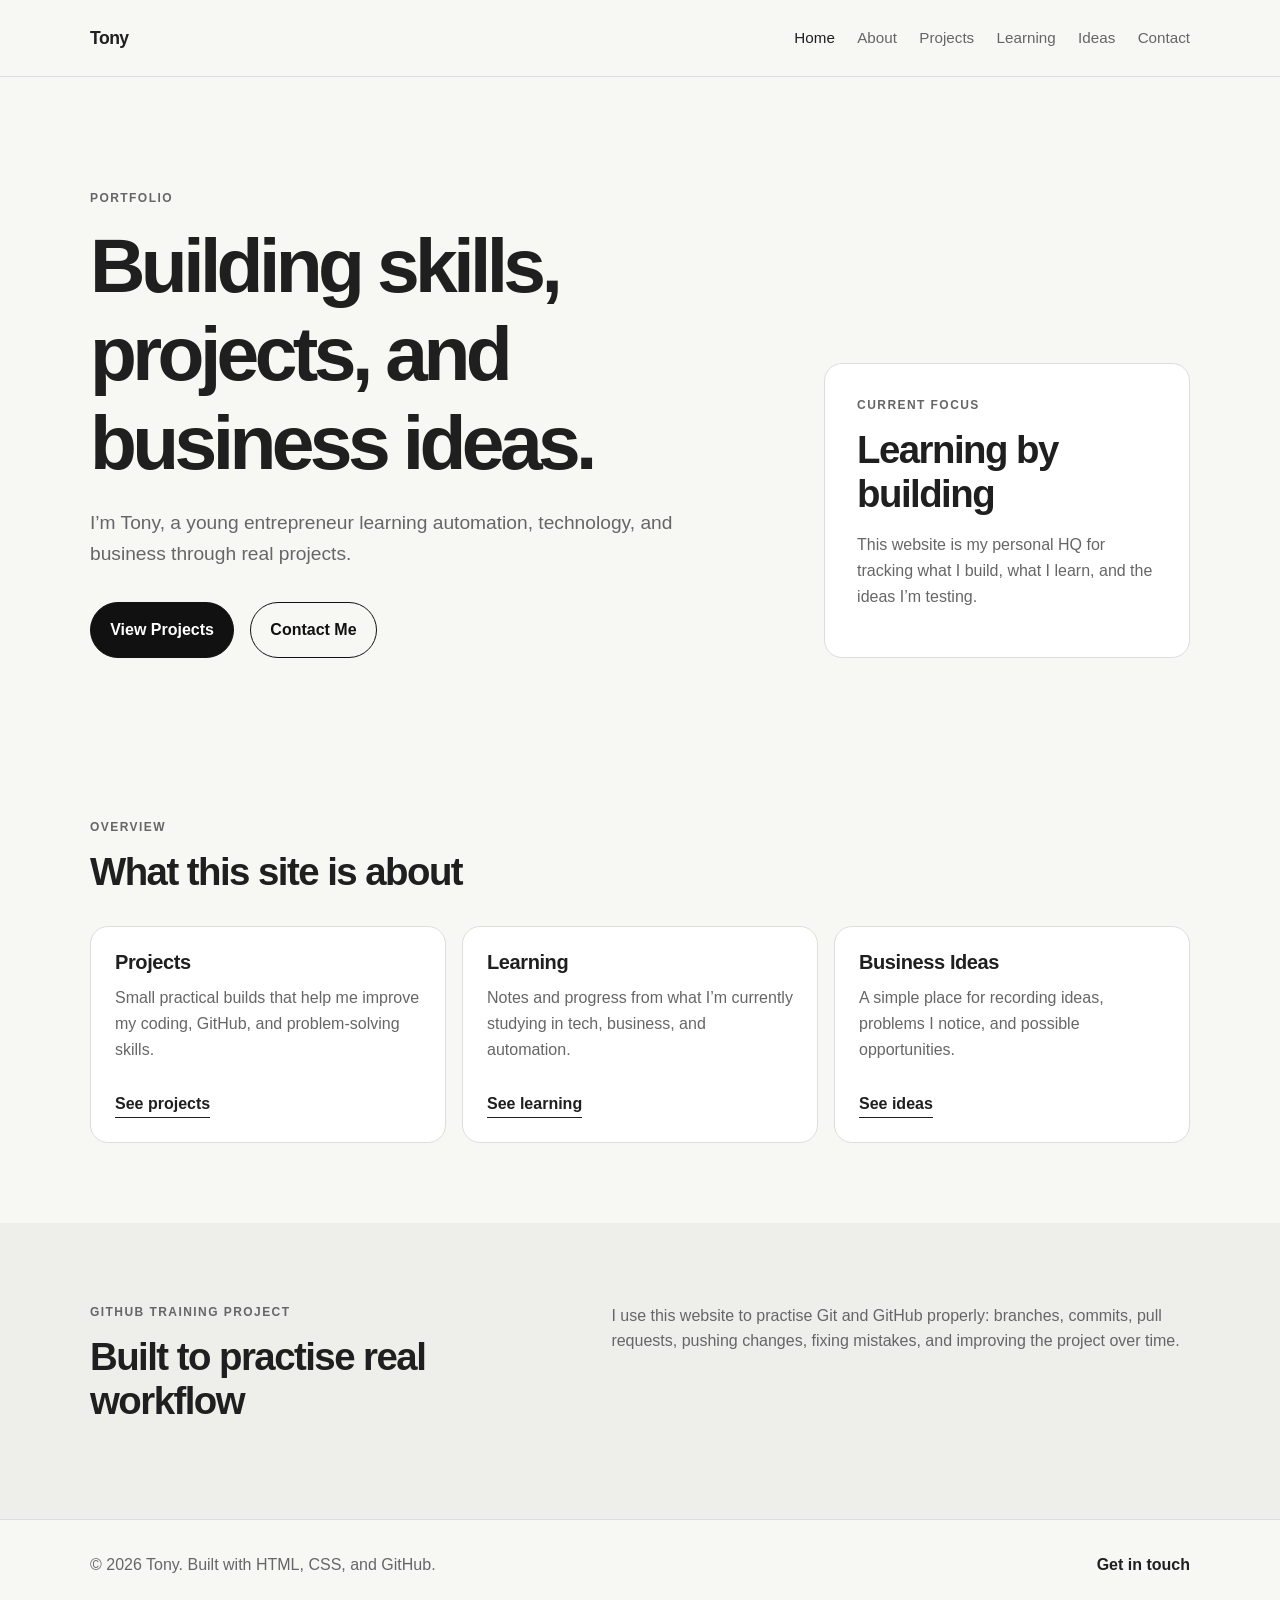
==== index.html @ 495f407f "new version" ====
<!DOCTYPE html>
<html lang="en">
<head>
  <meta charset="UTF-8" />
  <meta name="viewport" content="width=device-width, initial-scale=1.0" />
  <title>Tony | Portfolio</title>
  <link rel="stylesheet" href="style.css" />
</head>
<body>

  <header class="site-header">
    <nav class="navbar">
      <a href="index.html" class="logo">Tony</a>

      <button class="menu-button" id="menuButton">Menu</button>

      <div class="nav-links" id="navLinks">
        <a href="index.html" class="active">Home</a>
        <a href="about.html">About</a>
        <a href="projects.html">Projects</a>
        <a href="learning.html">Learning</a>
        <a href="business-ideas.html">Ideas</a>
        <a href="contact.html">Contact</a>
      </div>
    </nav>
  </header>

  <main>

    <section class="hero">
      <div class="container hero-grid">
        <div>
          <p class="label">Portfolio</p>
          <h1>Building skills, projects, and business ideas.</h1>
          <p class="hero-text">
            I’m Tony, a young entrepreneur learning automation, technology, and business through real projects.
          </p>

          <div class="hero-actions">
            <a href="projects.html" class="button primary-button">View Projects</a>
            <a href="contact.html" class="button secondary-button">Contact Me</a>
          </div>
        </div>

        <div class="hero-card">
          <p class="card-label">Current focus</p>
          <h2>Learning by building</h2>
          <p>
            This website is my personal HQ for tracking what I build, what I learn, and the ideas I’m testing.
          </p>
        </div>
      </div>
    </section>

    <section class="section">
      <div class="container">
        <div class="section-heading">
          <p class="label">Overview</p>
          <h2>What this site is about</h2>
        </div>

        <div class="cards-grid">
          <article class="card">
            <h3>Projects</h3>
            <p>Small practical builds that help me improve my coding, GitHub, and problem-solving skills.</p>
            <a href="projects.html">See projects</a>
          </article>

          <article class="card">
            <h3>Learning</h3>
            <p>Notes and progress from what I’m currently studying in tech, business, and automation.</p>
            <a href="learning.html">See learning</a>
          </article>

          <article class="card">
            <h3>Business Ideas</h3>
            <p>A simple place for recording ideas, problems I notice, and possible opportunities.</p>
            <a href="business-ideas.html">See ideas</a>
          </article>
        </div>
      </div>
    </section>

    <section class="section muted-section">
      <div class="container split-section">
        <div>
          <p class="label">GitHub training project</p>
          <h2>Built to practise real workflow</h2>
        </div>

        <div>
          <p>
            I use this website to practise Git and GitHub properly: branches, commits, pull requests, pushing changes,
            fixing mistakes, and improving the project over time.
          </p>
        </div>
      </div>
    </section>

  </main>

  <footer class="site-footer">
    <div class="container footer-content">
      <p>© 2026 Tony. Built with HTML, CSS, and GitHub.</p>
      <a href="contact.html">Get in touch</a>
    </div>
  </footer>

  <script src="script.js"></script>
</body>
</html>
---- style.css ----
:root {
  --background: #f7f7f4;
  --surface: #ffffff;
  --surface-muted: #eeeeea;
  --text: #1f1f1f;
  --muted-text: #666666;
  --border: #dddddd;
  --accent: #111111;
  --max-width: 1100px;
  --radius: 18px;
}

* {
  box-sizing: border-box;
}

html {
  scroll-behavior: auto;
}

body {
  margin: 0;
  font-family: Arial, Helvetica, sans-serif;
  background: var(--background);
  color: var(--text);
  line-height: 1.6;
}

a {
  color: inherit;
  text-decoration: none;
}

p {
  margin-top: 0;
  color: var(--muted-text);
}

h1,
h2,
h3 {
  margin-top: 0;
  line-height: 1.15;
  color: var(--text);
}

h1 {
  font-size: clamp(2.5rem, 6vw, 5.4rem);
  letter-spacing: -0.06em;
  margin-bottom: 1.4rem;
}

h2 {
  font-size: clamp(1.8rem, 3vw, 2.8rem);
  letter-spacing: -0.04em;
  margin-bottom: 1rem;
}

h3 {
  font-size: 1.25rem;
  letter-spacing: -0.02em;
  margin-bottom: 0.7rem;
}

ul {
  padding-left: 1.2rem;
  color: var(--muted-text);
}

li {
  margin-bottom: 0.5rem;
}

.container {
  width: min(100% - 2rem, var(--max-width));
  margin: 0 auto;
}

.narrow {
  max-width: 760px;
}

.site-header {
  position: sticky;
  top: 0;
  z-index: 10;
  background: rgba(247, 247, 244, 0.95);
  border-bottom: 1px solid var(--border);
}

.navbar {
  width: min(100% - 2rem, var(--max-width));
  margin: 0 auto;
  min-height: 76px;
  display: flex;
  align-items: center;
  justify-content: space-between;
}

.logo {
  font-weight: 700;
  font-size: 1.1rem;
  letter-spacing: -0.03em;
}

.nav-links {
  display: flex;
  align-items: center;
  gap: 1.4rem;
}

.nav-links a {
  font-size: 0.95rem;
  color: var(--muted-text);
}

.nav-links a:hover,
.nav-links a.active {
  color: var(--text);
}

.menu-button {
  display: none;
  border: 1px solid var(--border);
  background: var(--surface);
  padding: 0.6rem 0.9rem;
  border-radius: 999px;
  font: inherit;
  cursor: pointer;
}

.hero {
  padding: 7rem 0 5rem;
}

.hero-grid {
  display: grid;
  grid-template-columns: 1.5fr 0.8fr;
  gap: 3rem;
  align-items: end;
}

.hero-text {
  max-width: 640px;
  font-size: 1.2rem;
}

.hero-actions {
  display: flex;
  gap: 1rem;
  margin-top: 2rem;
  flex-wrap: wrap;
}

.button {
  display: inline-block;
  padding: 0.9rem 1.2rem;
  border-radius: 999px;
  font-weight: 600;
  border: 1px solid var(--accent);
}

.primary-button {
  background: var(--accent);
  color: #ffffff;
}

.secondary-button {
  background: transparent;
  color: var(--accent);
}

.hero-card,
.card,
.contact-card,
.idea-item,
.project-item {
  background: var(--surface);
  border: 1px solid var(--border);
  border-radius: var(--radius);
}

.hero-card {
  padding: 2rem;
}

.card-label,
.label {
  text-transform: uppercase;
  letter-spacing: 0.12em;
  font-size: 0.75rem;
  font-weight: 700;
  color: var(--muted-text);
  margin-bottom: 0.8rem;
}

.section {
  padding: 5rem 0;
}

.page-hero {
  padding: 6rem 0 4rem;
}

.page-hero p {
  font-size: 1.15rem;
}

.muted-section {
  background: var(--surface-muted);
}

.section-heading {
  max-width: 650px;
  margin-bottom: 2rem;
}

.cards-grid {
  display: grid;
  grid-template-columns: repeat(3, 1fr);
  gap: 1rem;
}

.card {
  padding: 1.5rem;
}

.card a {
  display: inline-block;
  margin-top: 0.8rem;
  font-weight: 700;
  border-bottom: 1px solid var(--text);
}

.split-section {
  display: grid;
  grid-template-columns: 0.9fr 1.1fr;
  gap: 3rem;
  align-items: start;
}

.two-column {
  display: grid;
  grid-template-columns: 0.8fr 1.2fr;
  gap: 3rem;
}

.text-block p {
  font-size: 1.05rem;
}

.project-list,
.idea-list {
  display: grid;
  gap: 1rem;
}

.project-item {
  padding: 1.5rem;
  display: grid;
  grid-template-columns: 1fr auto;
  gap: 2rem;
  align-items: start;
}

.project-meta {
  display: flex;
  gap: 0.5rem;
  flex-wrap: wrap;
  justify-content: flex-end;
}

.project-meta span {
  border: 1px solid var(--border);
  border-radius: 999px;
  padding: 0.45rem 0.75rem;
  color: var(--muted-text);
  font-size: 0.9rem;
  background: var(--background);
}

.idea-item {
  padding: 1.8rem;
}

.contact-grid {
  display: grid;
  grid-template-columns: 1fr 1fr;
  gap: 1rem;
}

.contact-card {
  padding: 1.8rem;
}

.contact-links {
  display: grid;
  gap: 0.8rem;
  margin-top: 1.5rem;
}

.contact-links a {
  font-weight: 700;
  border-bottom: 1px solid var(--text);
  width: fit-content;
}

.site-footer {
  border-top: 1px solid var(--border);
  padding: 2rem 0;
}

.footer-content {
  display: flex;
  justify-content: space-between;
  gap: 1rem;
  flex-wrap: wrap;
}

.footer-content p {
  margin-bottom: 0;
}

.footer-content a {
  font-weight: 700;
}

@media (max-width: 850px) {
  .menu-button {
    display: inline-block;
  }

  .nav-links {
    position: absolute;
    top: 76px;
    left: 0;
    right: 0;
    display: none;
    flex-direction: column;
    align-items: flex-start;
    gap: 0;
    padding: 1rem;
    background: var(--background);
    border-bottom: 1px solid var(--border);
  }

  .nav-links.open {
    display: flex;
  }

  .nav-links a {
    width: 100%;
    padding: 0.9rem 0;
  }

  .hero {
    padding: 5rem 0 4rem;
  }

  .hero-grid,
  .split-section,
  .two-column,
  .contact-grid {
    grid-template-columns: 1fr;
  }

  .cards-grid {
    grid-template-columns: 1fr;
  }

  .project-item {
    grid-template-columns: 1fr;
  }

  .project-meta {
    justify-content: flex-start;
  }
}
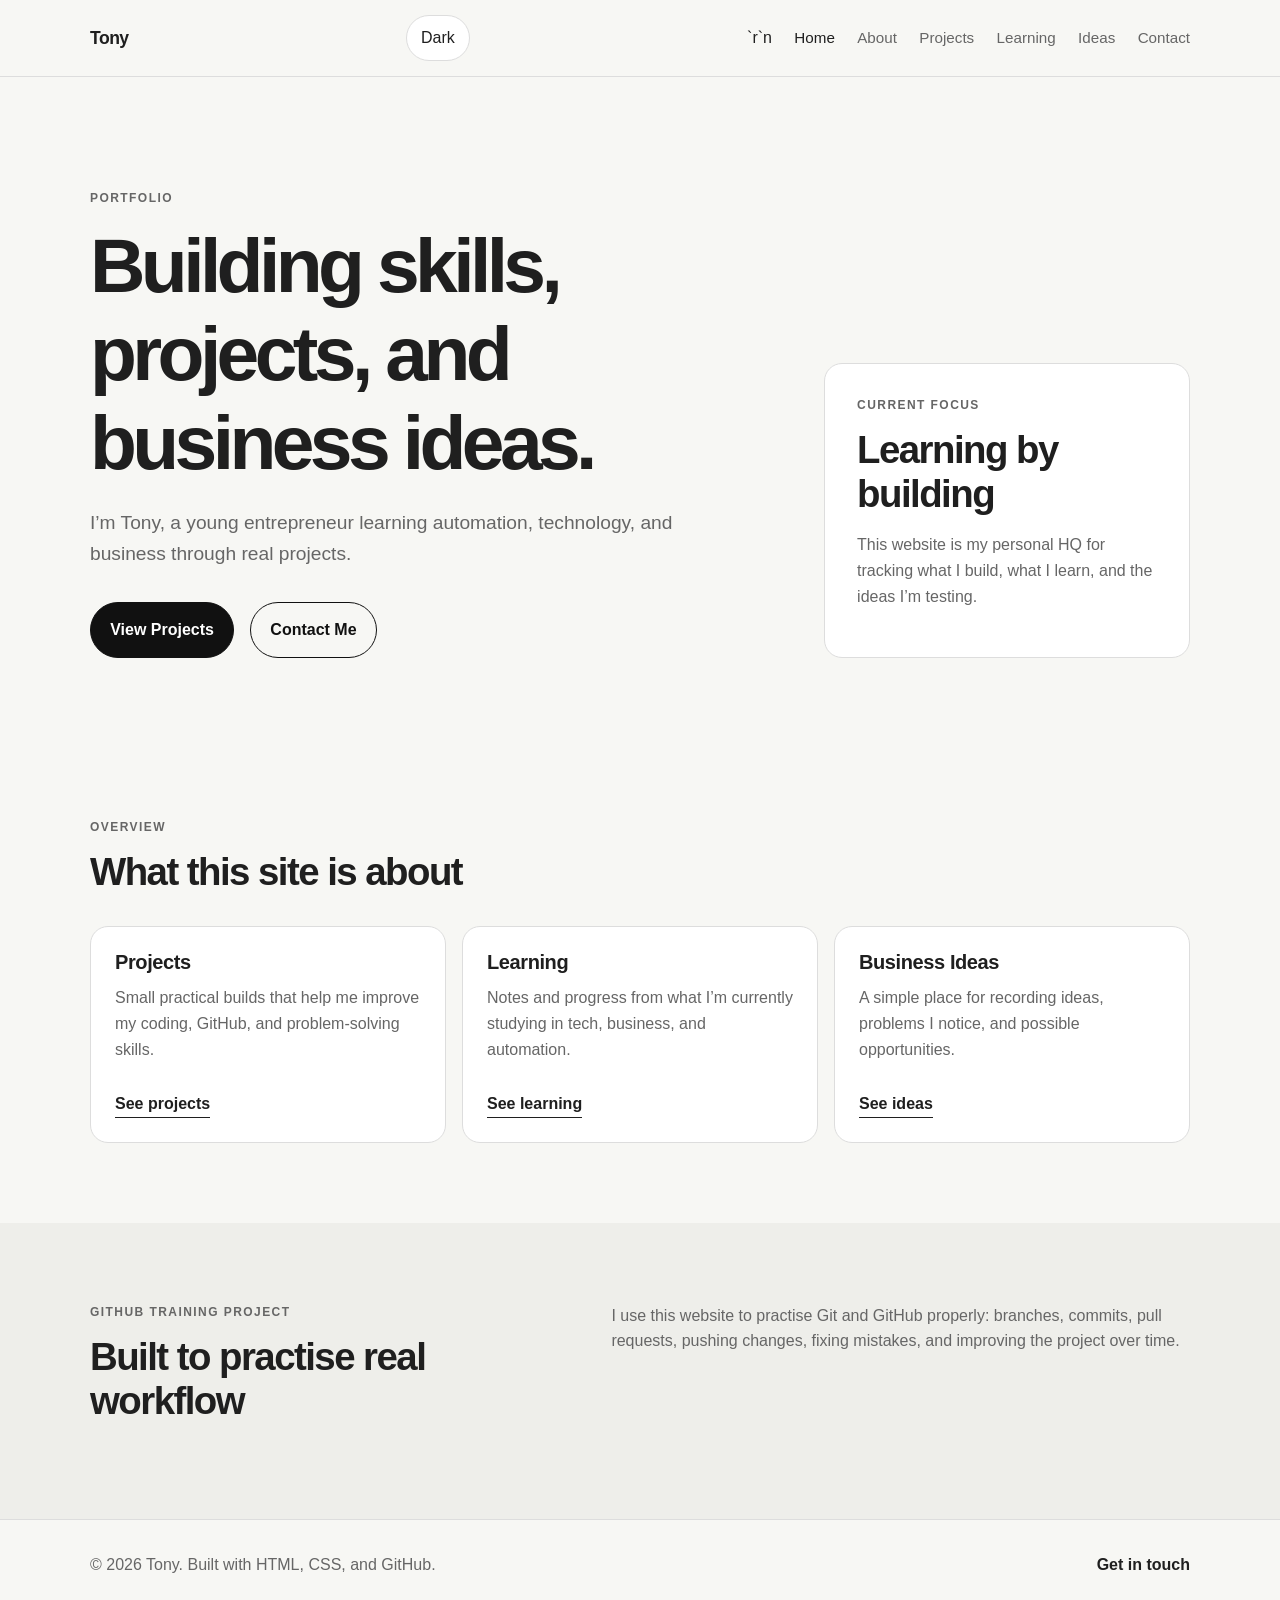
==== commit 4a3876b2: "Add dark mode selector" ====
--- a/index.html
+++ b/index.html
@@ -11,11 +11,12 @@
   <header class="site-header">
     <nav class="navbar">
       <a href="index.html" class="logo">Tony</a>
+      <div class="nav-actions">
+        <button class="theme-button" id="themeButton" type="button">Dark</button>
+        <button class="menu-button" id="menuButton" type="button">Menu</button>
+      </div>
 
-      <button class="menu-button" id="menuButton">Menu</button>
-
-      <div class="nav-links" id="navLinks">
-        <a href="index.html" class="active">Home</a>
+      <div class="nav-links" id="navLinks">`r`n        <a href="index.html" class="active">Home</a>
         <a href="about.html">About</a>
         <a href="projects.html">Projects</a>
         <a href="learning.html">Learning</a>
@@ -108,4 +109,5 @@
 
   <script src="script.js"></script>
 </body>
-</html>+</html>
+
--- a/style.css
+++ b/style.css
@@ -6,8 +6,20 @@
   --muted-text: #666666;
   --border: #dddddd;
   --accent: #111111;
+  --button-text: #ffffff;
   --max-width: 1100px;
   --radius: 18px;
+}
+
+body.dark-mode {
+  --background: #111111;
+  --surface: #1a1a1a;
+  --surface-muted: #171717;
+  --text: #f4f4f4;
+  --muted-text: #b5b5b5;
+  --border: #333333;
+  --accent: #f4f4f4;
+  --button-text: #111111;
 }
 
 * {
@@ -84,7 +96,7 @@
   position: sticky;
   top: 0;
   z-index: 10;
-  background: rgba(247, 247, 244, 0.95);
+  background: var(--background);
   border-bottom: 1px solid var(--border);
 }
 
@@ -119,14 +131,30 @@
   color: var(--text);
 }
 
+.nav-actions {
+  display: flex;
+  align-items: center;
+  gap: 0.7rem;
+}
+
+.theme-button,
 .menu-button {
-  display: none;
   border: 1px solid var(--border);
   background: var(--surface);
+  color: var(--text);
   padding: 0.6rem 0.9rem;
   border-radius: 999px;
   font: inherit;
   cursor: pointer;
+}
+
+.theme-button:hover,
+.menu-button:hover {
+  border-color: var(--text);
+}
+
+.menu-button {
+  display: none;
 }
 
 .hero {
@@ -162,7 +190,7 @@
 
 .primary-button {
   background: var(--accent);
-  color: #ffffff;
+  color: var(--button-text);
 }
 
 .secondary-button {
@@ -328,6 +356,10 @@
 @media (max-width: 850px) {
   .menu-button {
     display: inline-block;
+  }
+
+  .nav-actions {
+    margin-left: auto;
   }
 
   .nav-links {
@@ -375,4 +407,4 @@
   .project-meta {
     justify-content: flex-start;
   }
-}+}
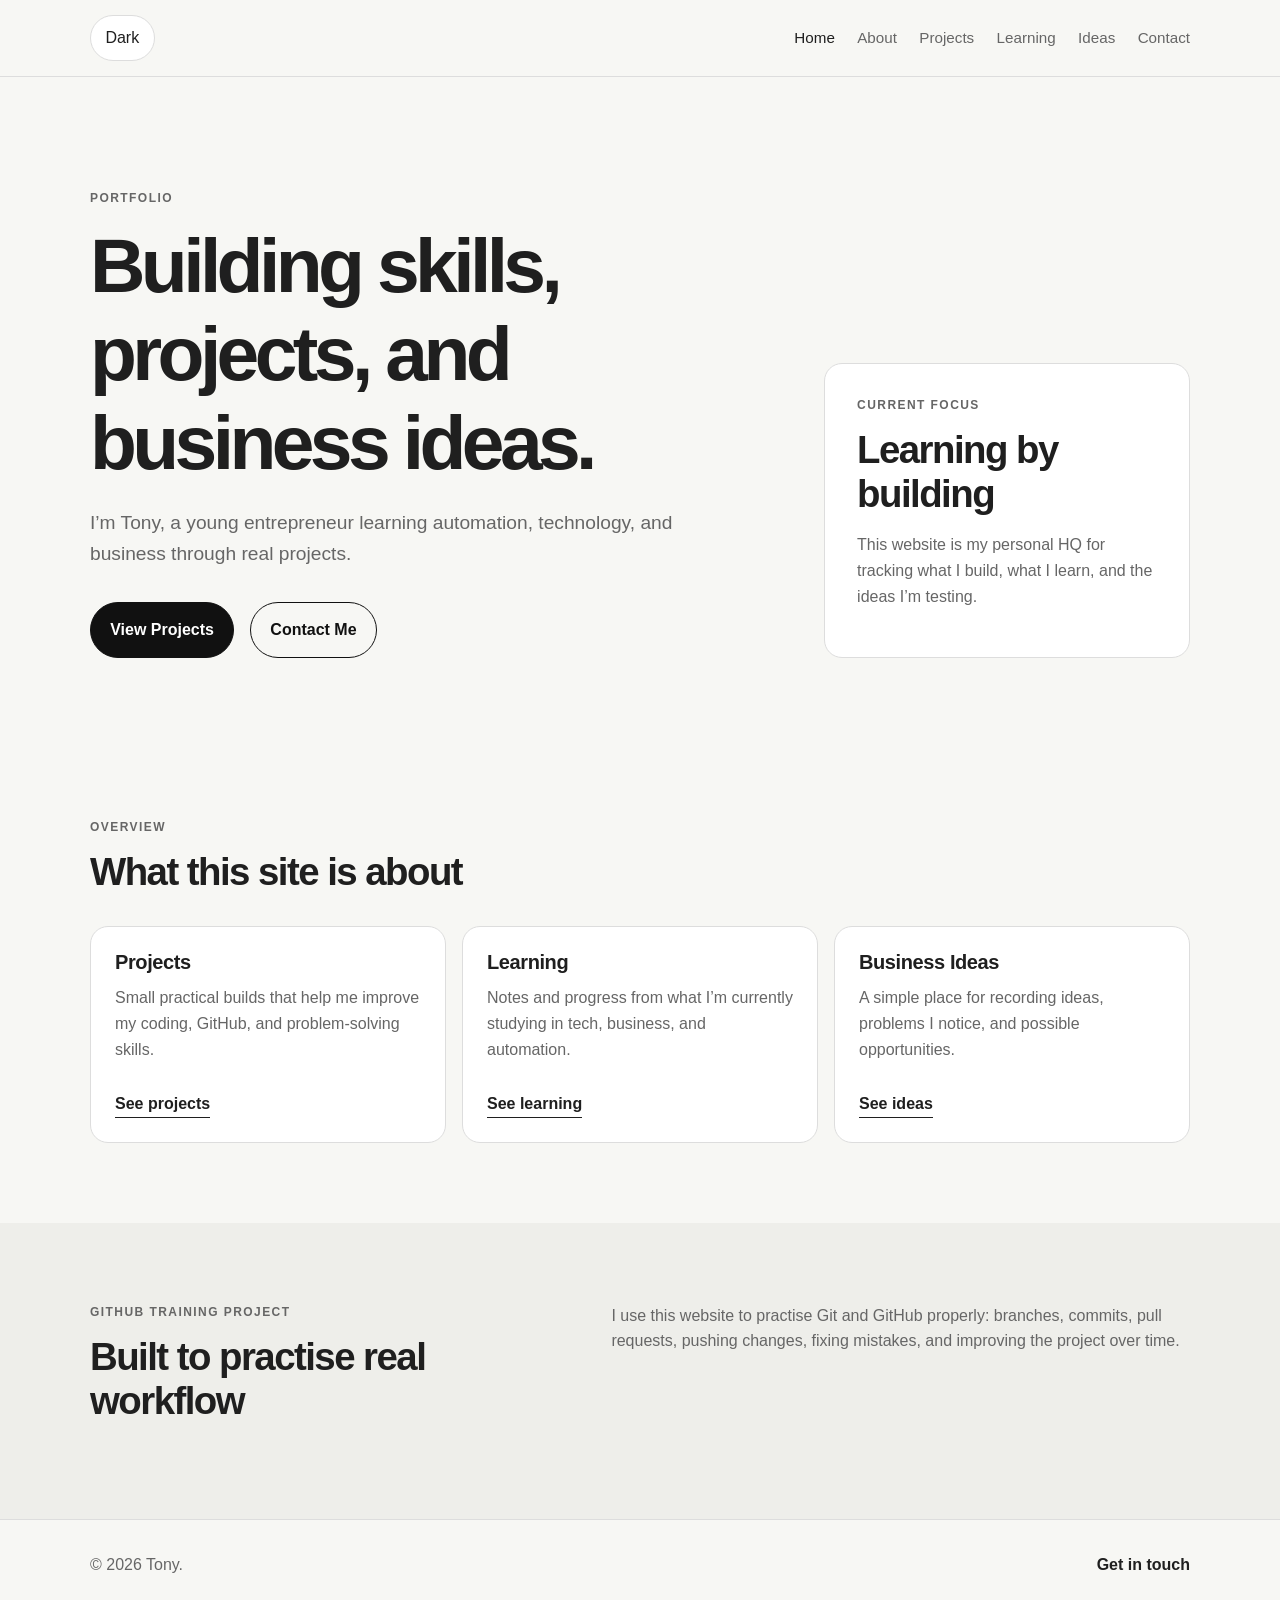
==== commit 4b9adf3d: "cleaning_up" ====
--- a/index.html
+++ b/index.html
@@ -10,13 +10,12 @@
 
   <header class="site-header">
     <nav class="navbar">
-      <a href="index.html" class="logo">Tony</a>
-      <div class="nav-actions">
-        <button class="theme-button" id="themeButton" type="button">Dark</button>
-        <button class="menu-button" id="menuButton" type="button">Menu</button>
-      </div>
+      <button class="theme-button logo-theme-button" id="themeButton" type="button">Dark</button>
 
-      <div class="nav-links" id="navLinks">`r`n        <a href="index.html" class="active">Home</a>
+      <button class="menu-button" id="menuButton" type="button">Menu</button>
+
+      <div class="nav-links" id="navLinks">
+        <a href="index.html" class="active">Home</a>
         <a href="about.html">About</a>
         <a href="projects.html">Projects</a>
         <a href="learning.html">Learning</a>
@@ -102,7 +101,7 @@
 
   <footer class="site-footer">
     <div class="container footer-content">
-      <p>© 2026 Tony. Built with HTML, CSS, and GitHub.</p>
+      <p>© 2026 Tony.</p>
       <a href="contact.html">Get in touch</a>
     </div>
   </footer>
--- a/style.css
+++ b/style.css
@@ -131,12 +131,6 @@
   color: var(--text);
 }
 
-.nav-actions {
-  display: flex;
-  align-items: center;
-  gap: 0.7rem;
-}
-
 .theme-button,
 .menu-button {
   border: 1px solid var(--border);
@@ -153,6 +147,10 @@
   border-color: var(--text);
 }
 
+.logo-theme-button {
+  margin-right: auto;
+}
+
 .menu-button {
   display: none;
 }
@@ -356,10 +354,6 @@
 @media (max-width: 850px) {
   .menu-button {
     display: inline-block;
-  }
-
-  .nav-actions {
-    margin-left: auto;
   }
 
   .nav-links {
